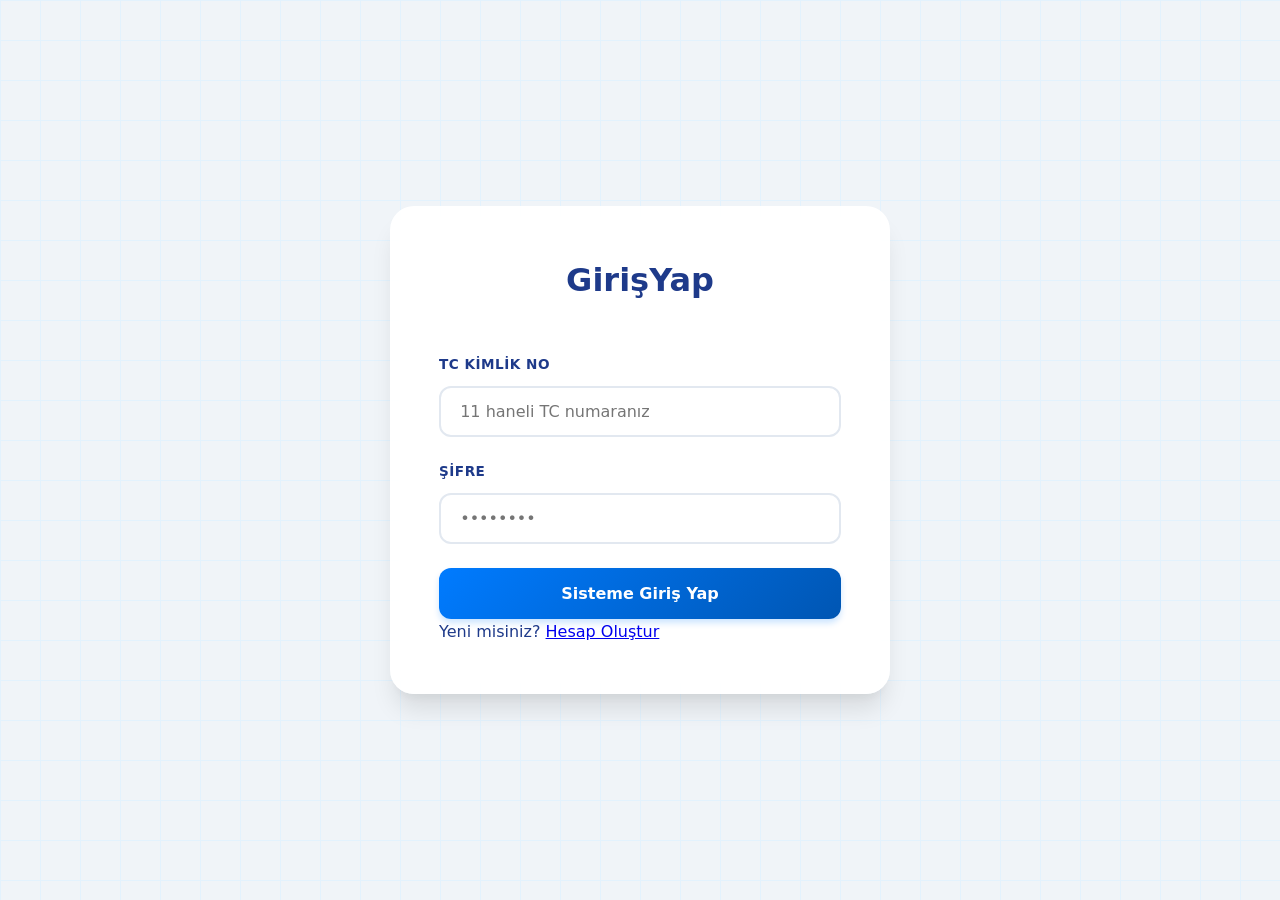
==== src/main/resources/static/index.html @ a2e00b8b "Güncelleme" ====
<!DOCTYPE html>
<html lang="tr">

<head>
    <meta charset="UTF-8">
    <title>Giriş | Sağlık Sistemi</title>
    <link rel="stylesheet" href="css/style.css">
</head>

<body>
    <div class="center-wrapper">
        <div class="auth-card">
            <div class="auth-header">
                <h1>Giriş<span>Yap</span></h1>
    
            </div>

            <div id="errorBox" class="error-box" style="display: none;"></div>

            <form id="loginForm">
                <div class="input-group">
                    <label>TC KİMLİK NO</label>
                    <input type="text" id="tckn" placeholder="11 haneli TC numaranız" maxlength="11" required>
                </div>

                <div class="input-group">
                    <label>ŞİFRE</label>
                    <input type="password" id="password" placeholder="••••••••" required>
                </div>

                <button type="submit" class="btn-primary">Sisteme Giriş Yap</button>
            </form>

            <div class="auth-footer">
                Yeni misiniz? <a href="register.html">Hesap Oluştur</a>
            </div>
        </div>
    </div>

    <script src="javascript/index.js"></script>
</body>

</html>
---- src/main/resources/static/css/style.css ----
/* Login ve Register sayfalarını ortalamak için */
.center-wrapper {
    display: flex;
    justify-content: center;
    align-items: center;
    min-height: 100vh;
    width: 100%;
}

:root {
    --primary-blue: #007bff;
    --light-blue: #e3f2fd;
    --dark-blue: #1e3a8a;
    --medical-red: #ff4757;
    --white: #ffffff;
    --text-gray: #64748b;
    --bg-pattern: #f0f4f8;
    --success-green: #10b981;
}

* {
    box-sizing: border-box;
    margin: 0;
    padding: 0;
    font-family: 'Inter', 'Segoe UI', system-ui, sans-serif;
}

body {
    background-color: var(--bg-pattern);
    /* Modern Tıbbi Izgara Deseni */
    background-image:
        linear-gradient(var(--light-blue) 1.5px, transparent 1.5px),
        linear-gradient(90deg, var(--light-blue) 1.5px, transparent 1.5px);
    background-size: 40px 40px;
    min-height: 100vh;
    color: var(--dark-blue);
    line-height: 1.6;
}

/* --- GENEL KAPSAYICILAR (LAYOUT) --- */

.container-center {
    display: flex;
    justify-content: center;
    align-items: center;
    min-height: 100vh;
    padding: 20px;
}

.dashboard-wrapper {
    width: 95%;
    max-width: 1200px;
    margin: 2rem auto;
    display: flex;
    flex-direction: column;
    gap: 2rem;
}

/* --- KART YAPILARI (CAM EFEKTİ) --- */
.auth-card,
.selection-card {
    background: rgba(255, 255, 255, 0.95);
    backdrop-filter: blur(10px);
    padding: 3rem;
    /* İç boşluğu biraz artırdık (2.5rem idi) */
    border-radius: 24px;
    box-shadow: 0 20px 25px -5px rgba(0, 0, 0, 0.1), 0 10px 10px -5px rgba(0, 0, 0, 0.04);
    border: 1px solid rgba(255, 255, 255, 0.5);
    transition: transform 0.3s ease, box-shadow 0.3s ease;

    /* GENİŞLİK AYARI */
    width: 100%;
    max-width: 500px;
    /* Burayı 420px'den 500px'e çıkardık */
}

.auth-card:hover,
.selection-card:hover {
    transform: translateY(-5px);
    box-shadow: 0 25px 30px -5px rgba(0, 0, 0, 0.12);
}

h2 {
    color: var(--dark-blue);
    text-align: center;
    margin-bottom: 0.5rem;
    font-size: 1.8rem;
    letter-spacing: -0.5px;
}

h2 span {
    color: var(--primary-blue);
}

p.subtitle {
    text-align: center;
    color: var(--text-gray);
    margin-bottom: 2rem;
    font-size: 0.9rem;
}

.auth-header {
    margin-bottom: 3rem;
    /* Bu değer tüm başlık grubunu aşağı itecektir */
    text-align: center;
}

/* --- FORM ELEMANLARI --- */

.input-group {
    margin-bottom: 1.5rem;
    position: relative;
}

label {
    display: block;
    margin-bottom: 0.6rem;
    color: var(--dark-blue);
    font-size: 0.85rem;
    font-weight: 600;
    text-transform: uppercase;
    letter-spacing: 0.5px;
}

input,
select {
    width: 100%;
    padding: 0.9rem 1.2rem;
    border: 2px solid #e2e8f0;
    border-radius: 12px;
    background: var(--white);
    font-size: 1rem;
    transition: all 0.2s ease;
    color: var(--dark-blue);
    appearance: none;
}

select {
    background-image: url("data:image/svg+xml;charset=UTF-8,%3csvg xmlns='http://www.w3.org/2000/svg' viewBox='0 0 24 24' fill='none' stroke='%231e3a8a' stroke-width='2' stroke-linecap='round' stroke-linejoin='round'%3e%3cpolyline points='6 9 12 15 18 9'%3e%3c/polyline%3e%3c/svg%3e");
    background-repeat: no-repeat;
    background-position: right 1rem center;
    background-size: 1em;
}

input:focus,
select:focus {
    outline: none;
    border-color: var(--primary-blue);
    box-shadow: 0 0 0 4px rgba(0, 123, 255, 0.1);
}

/* --- BUTONLAR --- */

button {
    width: 100%;
    padding: 1rem;
    background: linear-gradient(135deg, var(--primary-blue), #0056b3);
    color: white;
    border: none;
    border-radius: 12px;
    font-size: 1rem;
    font-weight: 700;
    cursor: pointer;
    box-shadow: 0 4px 6px rgba(0, 123, 255, 0.2);
    transition: all 0.3s ease;
    display: flex;
    justify-content: center;
    align-items: center;
    gap: 10px;
}

button:hover {
    box-shadow: 0 7px 14px rgba(0, 123, 255, 0.3);
    filter: brightness(1.1);
}

.btn-success {
    background: linear-gradient(135deg, var(--success-green), #059669);
}

.btn-danger {
    background: linear-gradient(135deg, var(--medical-red), #dc2626);
}

/* --- DASHBOARD VE NAVİGASYON --- */

.glass-nav {
    background: rgba(255, 255, 255, 0.85);
    backdrop-filter: blur(15px);
    padding: 1rem 2rem;
    border-radius: 20px;
    display: flex;
    justify-content: space-between;
    align-items: center;
    border: 1px solid rgba(255, 255, 255, 0.5);
    margin-bottom: 1rem;
}

.appointment-grid {
    display: grid;
    grid-template-columns: 1fr 1.2fr;
    gap: 2rem;
}

/* --- BİLGİ VE ÖZET KUTULARI --- */

.summary-box {
    background: linear-gradient(to bottom right, var(--white), var(--light-blue));
    border-radius: 20px;
    padding: 1.5rem;
    border-left: 5px solid var(--primary-blue);
    margin-bottom: 1.5rem;
}

.summary-item {
    display: flex;
    justify-content: space-between;
    padding: 10px 0;
    border-bottom: 1px dashed var(--text-gray);
    font-size: 0.95rem;
}

.info-note {
    display: flex;
    align-items: center;
    gap: 10px;
    font-size: 0.85rem;
    color: var(--dark-blue);
    background: rgba(0, 123, 255, 0.08);
    padding: 12px;
    border-radius: 12px;
    margin-bottom: 1rem;
}

/* --- TABLO VE ROZETLER --- */

.table-container {
    background: var(--white);
    border-radius: 24px;
    overflow: hidden;
    box-shadow: 0 4px 6px -1px rgba(0, 0, 0, 0.05);
    border: 1px solid #e2e8f0;
}

table {
    width: 100%;
    border-collapse: collapse;
}

th {
    background-color: var(--light-blue);
    padding: 1.2rem;
    color: var(--dark-blue);
    font-weight: 700;
    font-size: 0.8rem;
    text-transform: uppercase;
    text-align: left;
}

td {
    padding: 1.2rem;
    border-bottom: 1px solid #f1f5f9;
    color: var(--text-gray);
    font-size: 0.9rem;
}

tr:hover {
    background-color: #f8fafc;
}

.badge {
    padding: 6px 14px;
    border-radius: 50px;
    font-size: 0.75rem;
    font-weight: 700;
}

.badge-success {
    background: #dcfce7;
    color: #166534;
}

.badge-pending {
    background: #fef9c3;
    color: #854d0e;
}

.badge-danger {
    background: #fee2e2;
    color: #991b1b;
}

/* --- DİĞER --- */

.error-box {
    background: #fff5f5;
    color: var(--medical-red);
    padding: 1rem;
    border-radius: 12px;
    margin-bottom: 1.5rem;
    font-size: 0.85rem;
    border-left: 4px solid var(--medical-red);
}

.toggle-text {
    text-align: center;
    margin-top: 1.5rem;
    font-size: 0.9rem;
    color: var(--text-gray);
}

.toggle-text a {
    color: var(--primary-blue);
    text-decoration: none;
    font-weight: 600;
}

@media (max-width: 850px) {
    .appointment-grid {
        grid-template-columns: 1fr;
    }
}
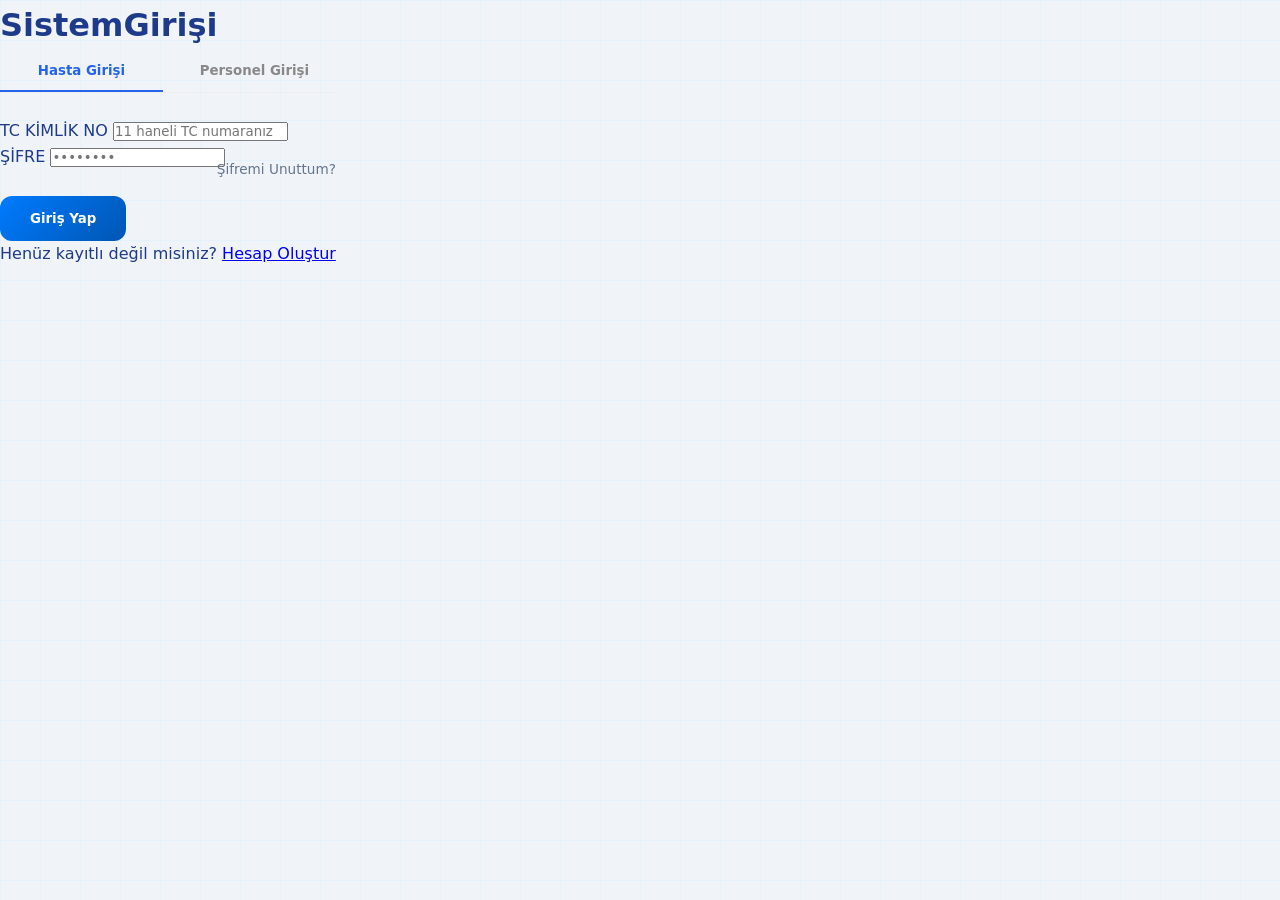
==== commit 16754cac: "Patient paneli yapıldı" ====
--- a/src/main/resources/static/index.html
+++ b/src/main/resources/static/index.html
@@ -5,22 +5,95 @@
     <meta charset="UTF-8">
     <title>Giriş | Sağlık Sistemi</title>
     <link rel="stylesheet" href="css/style.css">
+    <style>
+        /* Mevcut sekme stillerin korunuyor */
+        .auth-tabs {
+            display: flex;
+            margin-bottom: 25px;
+            border-bottom: 1px solid #eee;
+            gap: 10px;
+        }
+
+        .tab-btn {
+            flex: 1;
+            padding: 12px;
+            border: none;
+            background: none;
+            cursor: pointer;
+            font-weight: 600;
+            color: #888;
+            transition: 0.3s;
+            border-bottom: 2px solid transparent;
+        }
+
+        .tab-btn.active {
+            color: #2563eb;
+            border-bottom: 2px solid #2563eb;
+        }
+
+        /* "Şifremi Unuttum" Linki ve Modal İçin Eklemeler (CSS Bozmaz) */
+        .auth-options {
+            display: flex;
+            justify-content: flex-end;
+            margin: -10px 0 15px 0;
+        }
+
+        .forgot-link {
+            font-size: 0.85rem;
+            color: #64748b;
+            text-decoration: none;
+            cursor: pointer;
+        }
+
+        .forgot-link:hover { color: #2563eb; }
+
+        .modal-overlay {
+            display: none; /* Başlangıçta gizli */
+            position: fixed;
+            top: 0; left: 0; width: 100%; height: 100%;
+            background: rgba(0, 0, 0, 0.6);
+            z-index: 1000;
+            align-items: center;
+            justify-content: center;
+        }
+
+        .modal-content {
+            background: white;
+            padding: 30px;
+            border-radius: 15px;
+            width: 400px;
+            position: relative;
+            box-shadow: 0 20px 25px -5px rgba(0, 0, 0, 0.1);
+        }
+
+        .close-modal {
+            position: absolute;
+            right: 20px; top: 15px;
+            cursor: pointer;
+            font-size: 24px;
+            color: #94a3b8;
+        }
+    </style>
 </head>
 
 <body>
     <div class="center-wrapper">
         <div class="auth-card">
             <div class="auth-header">
-                <h1>Giriş<span>Yap</span></h1>
-    
+                <h1>Sistem<span>Girişi</span></h1>
+            </div>
+
+            <div class="auth-tabs">
+                <button type="button" class="tab-btn active" id="btnPatient" onclick="window.switchTab('PATIENT')">Hasta Girişi</button>
+                <button type="button" class="tab-btn" id="btnStaff" onclick="window.switchTab('STAFF')">Personel Girişi</button>
             </div>
 
             <div id="errorBox" class="error-box" style="display: none;"></div>
 
             <form id="loginForm">
                 <div class="input-group">
-                    <label>TC KİMLİK NO</label>
-                    <input type="text" id="tckn" placeholder="11 haneli TC numaranız" maxlength="11" required>
+                    <label id="identityLabel">TC KİMLİK NO</label>
+                    <input type="text" id="tckn" placeholder="11 haneli TC numaranız" required>
                 </div>
 
                 <div class="input-group">
@@ -28,16 +101,104 @@
                     <input type="password" id="password" placeholder="••••••••" required>
                 </div>
 
-                <button type="submit" class="btn-primary">Sisteme Giriş Yap</button>
+                <div class="auth-options">
+                    <span class="forgot-link" onclick="window.openForgotModal()">Şifremi Unuttum?</span>
+                </div>
+
+                <button type="submit" class="btn-primary">Giriş Yap</button>
             </form>
 
             <div class="auth-footer">
-                Yeni misiniz? <a href="register.html">Hesap Oluştur</a>
+                Henüz kayıtlı değil misiniz? <a href="register.html">Hesap Oluştur</a>
             </div>
         </div>
     </div>
 
+    <div id="forgotModal" class="modal-overlay">
+        <div class="modal-content">
+            <span class="close-modal" onclick="window.closeForgotModal()">&times;</span>
+            <h2 style="margin-bottom: 10px;">Şifre <span>Sıfırla</span></h2>
+            <p style="font-size: 0.9rem; color: #64748b; margin-bottom: 20px;">E-posta adresinize bir sıfırlama linki göndereceğiz.</p>
+            
+            <div class="input-group">
+                <label>E-POSTA</label>
+                <input type="email" id="forgotEmail" placeholder="mail@ornek.com">
+            </div>
+            
+            <button class="btn-primary" onclick="window.sendResetLink()" id="btnReset">Link Gönder</button>
+            <p id="forgotMsg" style="margin-top:15px; font-size:0.85rem; display:none;"></p>
+        </div>
+    </div>
+
     <script src="javascript/index.js"></script>
+    <script>
+        // Tüm fonksiyonları window'a bağladık
+        window.switchTab = function(role) {
+            const label = document.getElementById('identityLabel');
+            const input = document.getElementById('tckn');
+            const btnPatient = document.getElementById('btnPatient');
+            const btnStaff = document.getElementById('btnStaff');
+
+            if (role === 'STAFF') {
+                label.innerText = "KULLANICI ADI";
+                input.placeholder = "Doktor veya Admin kullanıcı adı";
+                input.removeAttribute('maxlength');
+                btnStaff.classList.add('active');
+                btnPatient.classList.remove('active');
+            } else {
+                label.innerText = "TC KİMLİK NO";
+                input.placeholder = "11 haneli TC numaranız";
+                input.setAttribute('maxlength', '11');
+                btnPatient.classList.add('active');
+                btnStaff.classList.remove('active');
+            }
+        };
+
+        window.openForgotModal = function() {
+            document.getElementById('forgotModal').style.display = 'flex';
+        };
+
+        window.closeForgotModal = function() {
+            document.getElementById('forgotModal').style.display = 'none';
+            document.getElementById('forgotMsg').style.display = 'none';
+        };
+
+        window.sendResetLink = async function() {
+            const email = document.getElementById('forgotEmail').value;
+            const msg = document.getElementById('forgotMsg');
+            const btn = document.getElementById('btnReset');
+
+            if (!email || !email.includes('@')) {
+                alert("Geçerli bir email girin.");
+                return;
+            }
+
+            btn.disabled = true;
+            btn.innerText = "Gönderiliyor...";
+
+            try {
+                // Senin yazdığın ForgotPasswordRequest'e gidiyor
+                const response = await fetch('http://localhost:8080/api/auth/forgot-password', {
+                    method: 'POST',
+                    headers: { 'Content-Type': 'application/json' },
+                    body: JSON.stringify({ email: email })
+                });
+
+                if (response.ok) {
+                    msg.style.color = "green";
+                    msg.innerText = "Sıfırlama linki gönderildi!";
+                } else {
+                    msg.style.color = "red";
+                    msg.innerText = "Hata oluştu, tekrar deneyin.";
+                }
+                msg.style.display = 'block';
+            } catch (err) {
+                alert("Sunucu hatası!");
+            } finally {
+                btn.disabled = false;
+                btn.innerText = "Link Gönder";
+            }
+        };
+    </script>
 </body>
-
 </html>
--- a/src/main/resources/static/css/style.css
+++ b/src/main/resources/static/css/style.css
@@ -1,12 +1,4 @@
-/* Login ve Register sayfalarını ortalamak için */
-.center-wrapper {
-    display: flex;
-    justify-content: center;
-    align-items: center;
-    min-height: 100vh;
-    width: 100%;
-}
-
+/* --- DEĞİŞKENLER VE TEMEL AYARLAR --- */
 :root {
     --primary-blue: #007bff;
     --light-blue: #e3f2fd;
@@ -16,6 +8,7 @@
     --text-gray: #64748b;
     --bg-pattern: #f0f4f8;
     --success-green: #10b981;
+    --sidebar-width: 260px;
 }
 
 * {
@@ -27,7 +20,6 @@
 
 body {
     background-color: var(--bg-pattern);
-    /* Modern Tıbbi Izgara Deseni */
     background-image:
         linear-gradient(var(--light-blue) 1.5px, transparent 1.5px),
         linear-gradient(90deg, var(--light-blue) 1.5px, transparent 1.5px);
@@ -35,211 +27,228 @@
     min-height: 100vh;
     color: var(--dark-blue);
     line-height: 1.6;
-}
-
-/* --- GENEL KAPSAYICILAR (LAYOUT) --- */
-
-.container-center {
-    display: flex;
+    display: flex; /* Sidebar yan yana durması için */
+}
+
+/* --- SIDEBAR (YAN MENÜ) --- */
+.sidebar {
+    width: var(--sidebar-width);
+    height: 100vh;
+    background: var(--dark-blue);
+    color: white;
+    position: fixed;
+    top: 0;
+    left: 0;
+    display: flex;
+    flex-direction: column;
+    z-index: 1000;
+    box-shadow: 4px 0 10px rgba(0,0,0,0.1);
+}
+
+.logo {
+    padding: 30px;
+    font-size: 24px;
+    font-weight: 800;
+    text-align: center;
+    background: rgba(0,0,0,0.2);
+    display: flex;
+    align-items: center;
+    gap: 12px;
     justify-content: center;
-    align-items: center;
+}
+
+.sidebar nav {
+    flex: 1;
+    padding-top: 20px;
+}
+
+.sidebar nav ul {
+    list-style: none;
+}
+
+.sidebar nav ul li {
+    padding: 15px 25px;
+    cursor: pointer;
+    transition: all 0.3s ease;
+    display: flex;
+    align-items: center;
+    gap: 15px;
+    font-size: 0.95rem;
+    color: rgba(255,255,255,0.8);
+}
+
+.sidebar nav ul li i {
+    width: 20px;
+    text-align: center;
+}
+
+.sidebar nav ul li:hover, 
+.sidebar nav ul li.active {
+    background: var(--primary-blue);
+    color: white;
+    padding-left: 35px;
+}
+
+.logout-item {
+    margin-top: auto;
+    border-top: 1px solid rgba(255,255,255,0.1);
+    color: #ff9ea7 !important;
+}
+
+/* --- ANA İÇERİK ALANI --- */
+.main-content {
+    margin-left: var(--sidebar-width);
+    padding: 40px;
+    width: calc(100% - var(--sidebar-width));
     min-height: 100vh;
+}
+
+.content-header {
+    display: flex;
+    justify-content: space-between;
+    align-items: center;
+    margin-bottom: 30px;
+    background: rgba(255,255,255,0.6);
     padding: 20px;
-}
-
-.dashboard-wrapper {
-    width: 95%;
-    max-width: 1200px;
-    margin: 2rem auto;
+    border-radius: 15px;
+    backdrop-filter: blur(5px);
+}
+
+.user-status {
+    display: flex;
+    align-items: center;
+    gap: 8px;
+    font-weight: 600;
+    font-size: 0.9rem;
+}
+
+.status-indicator {
+    width: 10px;
+    height: 10px;
+    background: var(--success-green);
+    border-radius: 50%;
+    box-shadow: 0 0 8px var(--success-green);
+}
+
+/* --- KARTLAR VE TAB SİSTEMİ --- */
+.tab-content {
+    display: none;
+    animation: fadeIn 0.4s ease-out;
+}
+
+.tab-content.active {
+    display: block;
+}
+
+@keyframes fadeIn {
+    from { opacity: 0; transform: translateY(10px); }
+    to { opacity: 1; transform: translateY(0); }
+}
+
+.card {
+    background: rgba(255, 255, 255, 0.95);
+    border-radius: 24px;
+    padding: 2rem;
+    box-shadow: 0 10px 25px rgba(0,0,0,0.05);
+    border: 1px solid rgba(255, 255, 255, 0.5);
+    margin-bottom: 2rem;
+}
+
+.card-header {
+    display: flex;
+    align-items: center;
+    gap: 12px;
+    margin-bottom: 25px;
+    padding-bottom: 15px;
+    border-bottom: 2px solid var(--light-blue);
+}
+
+.card-header h2 {
+    font-size: 1.4rem;
+    margin: 0;
+    color: var(--dark-blue);
+}
+
+/* --- PROFİL GRİD DÜZENİ --- */
+.profile-grid {
+    display: grid;
+    grid-template-columns: repeat(auto-fit, minmax(240px, 1fr));
+    gap: 20px;
+}
+
+.info-item {
+    background: var(--white);
+    padding: 20px;
+    border-radius: 15px;
+    border: 1px solid #e2e8f0;
     display: flex;
     flex-direction: column;
-    gap: 2rem;
-}
-
-/* --- KART YAPILARI (CAM EFEKTİ) --- */
-.auth-card,
-.selection-card {
-    background: rgba(255, 255, 255, 0.95);
-    backdrop-filter: blur(10px);
-    padding: 3rem;
-    /* İç boşluğu biraz artırdık (2.5rem idi) */
-    border-radius: 24px;
-    box-shadow: 0 20px 25px -5px rgba(0, 0, 0, 0.1), 0 10px 10px -5px rgba(0, 0, 0, 0.04);
-    border: 1px solid rgba(255, 255, 255, 0.5);
-    transition: transform 0.3s ease, box-shadow 0.3s ease;
-
-    /* GENİŞLİK AYARI */
-    width: 100%;
-    max-width: 500px;
-    /* Burayı 420px'den 500px'e çıkardık */
-}
-
-.auth-card:hover,
-.selection-card:hover {
-    transform: translateY(-5px);
-    box-shadow: 0 25px 30px -5px rgba(0, 0, 0, 0.12);
-}
-
-h2 {
-    color: var(--dark-blue);
-    text-align: center;
-    margin-bottom: 0.5rem;
-    font-size: 1.8rem;
-    letter-spacing: -0.5px;
-}
-
-h2 span {
-    color: var(--primary-blue);
-}
-
-p.subtitle {
-    text-align: center;
+    gap: 5px;
+    transition: all 0.3s ease;
+}
+
+.info-item:hover {
+    border-color: var(--primary-blue);
+    transform: translateY(-3px);
+}
+
+.info-item strong {
     color: var(--text-gray);
-    margin-bottom: 2rem;
-    font-size: 0.9rem;
-}
-
-.auth-header {
-    margin-bottom: 3rem;
-    /* Bu değer tüm başlık grubunu aşağı itecektir */
-    text-align: center;
-}
-
-/* --- FORM ELEMANLARI --- */
-
-.input-group {
-    margin-bottom: 1.5rem;
-    position: relative;
-}
-
-label {
-    display: block;
-    margin-bottom: 0.6rem;
-    color: var(--dark-blue);
-    font-size: 0.85rem;
-    font-weight: 600;
+    font-size: 0.75rem;
     text-transform: uppercase;
     letter-spacing: 0.5px;
 }
 
-input,
-select {
-    width: 100%;
-    padding: 0.9rem 1.2rem;
+.info-item span {
+    color: var(--dark-blue);
+    font-weight: 700;
+    font-size: 1.1rem;
+}
+
+/* --- SLOT FORMU --- */
+.slot-creation-form .form-row {
+    display: grid;
+    grid-template-columns: 1fr 1fr;
+    gap: 20px;
+    margin-bottom: 20px;
+}
+
+.form-group {
+    display: flex;
+    flex-direction: column;
+    gap: 8px;
+}
+
+.form-group label {
+    font-size: 0.85rem;
+    font-weight: 700;
+    color: var(--text-gray);
+}
+
+input[type="datetime-local"] {
+    padding: 12px;
     border: 2px solid #e2e8f0;
     border-radius: 12px;
-    background: var(--white);
     font-size: 1rem;
-    transition: all 0.2s ease;
-    color: var(--dark-blue);
-    appearance: none;
-}
-
-select {
-    background-image: url("data:image/svg+xml;charset=UTF-8,%3csvg xmlns='http://www.w3.org/2000/svg' viewBox='0 0 24 24' fill='none' stroke='%231e3a8a' stroke-width='2' stroke-linecap='round' stroke-linejoin='round'%3e%3cpolyline points='6 9 12 15 18 9'%3e%3c/polyline%3e%3c/svg%3e");
-    background-repeat: no-repeat;
-    background-position: right 1rem center;
-    background-size: 1em;
-}
-
-input:focus,
-select:focus {
-    outline: none;
-    border-color: var(--primary-blue);
-    box-shadow: 0 0 0 4px rgba(0, 123, 255, 0.1);
-}
-
-/* --- BUTONLAR --- */
-
-button {
-    width: 100%;
-    padding: 1rem;
+}
+
+.btn-primary {
     background: linear-gradient(135deg, var(--primary-blue), #0056b3);
     color: white;
+    padding: 15px 30px;
     border: none;
     border-radius: 12px;
-    font-size: 1rem;
     font-weight: 700;
     cursor: pointer;
-    box-shadow: 0 4px 6px rgba(0, 123, 255, 0.2);
-    transition: all 0.3s ease;
-    display: flex;
-    justify-content: center;
+    display: flex;
     align-items: center;
     gap: 10px;
-}
-
-button:hover {
-    box-shadow: 0 7px 14px rgba(0, 123, 255, 0.3);
-    filter: brightness(1.1);
-}
-
-.btn-success {
-    background: linear-gradient(135deg, var(--success-green), #059669);
-}
-
-.btn-danger {
-    background: linear-gradient(135deg, var(--medical-red), #dc2626);
-}
-
-/* --- DASHBOARD VE NAVİGASYON --- */
-
-.glass-nav {
-    background: rgba(255, 255, 255, 0.85);
-    backdrop-filter: blur(15px);
-    padding: 1rem 2rem;
-    border-radius: 20px;
-    display: flex;
-    justify-content: space-between;
-    align-items: center;
-    border: 1px solid rgba(255, 255, 255, 0.5);
-    margin-bottom: 1rem;
-}
-
-.appointment-grid {
-    display: grid;
-    grid-template-columns: 1fr 1.2fr;
-    gap: 2rem;
-}
-
-/* --- BİLGİ VE ÖZET KUTULARI --- */
-
-.summary-box {
-    background: linear-gradient(to bottom right, var(--white), var(--light-blue));
-    border-radius: 20px;
-    padding: 1.5rem;
-    border-left: 5px solid var(--primary-blue);
-    margin-bottom: 1.5rem;
-}
-
-.summary-item {
-    display: flex;
-    justify-content: space-between;
-    padding: 10px 0;
-    border-bottom: 1px dashed var(--text-gray);
-    font-size: 0.95rem;
-}
-
-.info-note {
-    display: flex;
-    align-items: center;
-    gap: 10px;
-    font-size: 0.85rem;
-    color: var(--dark-blue);
-    background: rgba(0, 123, 255, 0.08);
-    padding: 12px;
-    border-radius: 12px;
-    margin-bottom: 1rem;
-}
-
-/* --- TABLO VE ROZETLER --- */
-
+    width: fit-content;
+}
+
+/* --- TABLO VE DURUMLAR --- */
 .table-container {
-    background: var(--white);
-    border-radius: 24px;
-    overflow: hidden;
-    box-shadow: 0 4px 6px -1px rgba(0, 0, 0, 0.05);
-    border: 1px solid #e2e8f0;
+    overflow-x: auto;
 }
 
 table {
@@ -248,75 +257,52 @@
 }
 
 th {
-    background-color: var(--light-blue);
-    padding: 1.2rem;
-    color: var(--dark-blue);
-    font-weight: 700;
+    text-align: left;
+    padding: 15px;
+    background: var(--light-blue);
     font-size: 0.8rem;
     text-transform: uppercase;
-    text-align: left;
 }
 
 td {
-    padding: 1.2rem;
-    border-bottom: 1px solid #f1f5f9;
-    color: var(--text-gray);
-    font-size: 0.9rem;
-}
-
-tr:hover {
-    background-color: #f8fafc;
-}
-
-.badge {
-    padding: 6px 14px;
-    border-radius: 50px;
+    padding: 15px;
+    border-bottom: 1px solid #edf2f7;
+}
+
+.status-badge {
+    padding: 6px 12px;
+    border-radius: 20px;
     font-size: 0.75rem;
     font-weight: 700;
 }
 
-.badge-success {
-    background: #dcfce7;
-    color: #166534;
-}
-
-.badge-pending {
-    background: #fef9c3;
-    color: #854d0e;
-}
-
-.badge-danger {
-    background: #fee2e2;
-    color: #991b1b;
-}
-
-/* --- DİĞER --- */
-
-.error-box {
+.status-available { background: #dcfce7; color: #166534; }
+.status-reserved { background: #ebf8ff; color: #3182ce; }
+.status-cancelled { background: #fee2e2; color: #991b1b; }
+
+.btn-cancel {
     background: #fff5f5;
     color: var(--medical-red);
-    padding: 1rem;
-    border-radius: 12px;
-    margin-bottom: 1.5rem;
-    font-size: 0.85rem;
-    border-left: 4px solid var(--medical-red);
-}
-
-.toggle-text {
-    text-align: center;
-    margin-top: 1.5rem;
-    font-size: 0.9rem;
-    color: var(--text-gray);
-}
-
-.toggle-text a {
-    color: var(--primary-blue);
-    text-decoration: none;
+    border: 1px solid var(--medical-red);
+    padding: 6px 12px;
+    border-radius: 8px;
+    cursor: pointer;
     font-weight: 600;
-}
-
-@media (max-width: 850px) {
-    .appointment-grid {
-        grid-template-columns: 1fr;
-    }
+    transition: all 0.2s;
+}
+
+.btn-cancel:hover {
+    background: var(--medical-red);
+    color: white;
+}
+
+/* --- RESPONSIVE --- */
+@media (max-width: 992px) {
+    :root { --sidebar-width: 80px; }
+    .sidebar .logo span, .sidebar nav ul li span { display: none; }
+    .sidebar nav ul li { justify-content: center; padding: 20px; }
+}
+
+@media (max-width: 768px) {
+    .slot-creation-form .form-row { grid-template-columns: 1fr; }
 }
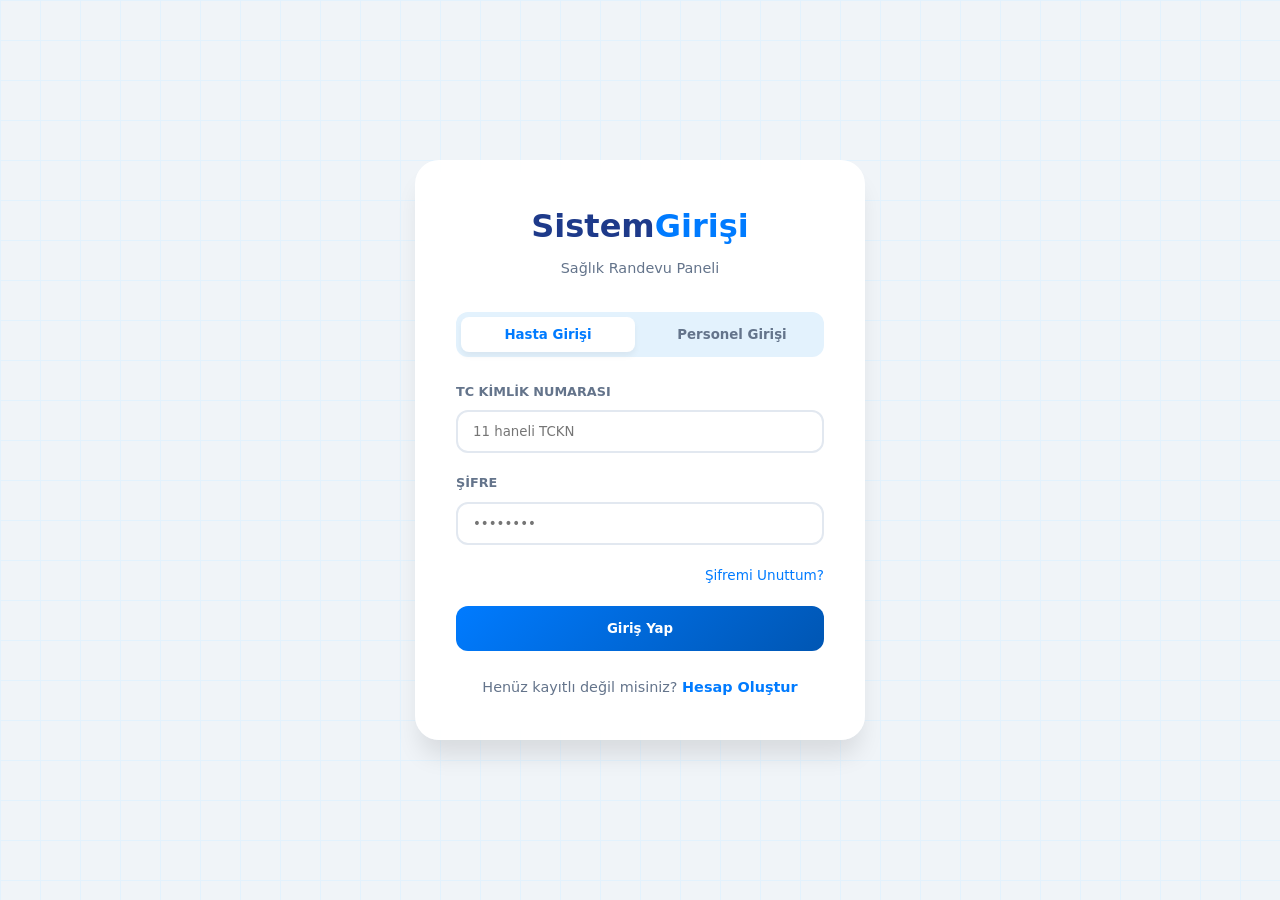
==== commit ce92451b: "sistem arayüzü güncellendi" ====
--- a/src/main/resources/static/index.html
+++ b/src/main/resources/static/index.html
@@ -3,202 +3,236 @@
 
 <head>
     <meta charset="UTF-8">
+    <meta name="viewport" content="width=device-width, initial-scale=1.0">
     <title>Giriş | Sağlık Sistemi</title>
+    <!-- Paylaştığın CSS dosyası -->
     <link rel="stylesheet" href="css/style.css">
     <style>
-        /* Mevcut sekme stillerin korunuyor */
+        /* Giriş sayfasına özel ek merkezleme */
+        body {
+            display: flex;
+            justify-content: center;
+            align-items: center;
+            padding: 20px;
+        }
+
+        .auth-card {
+            background: rgba(255, 255, 255, 0.95);
+            backdrop-filter: blur(10px);
+            padding: 2.5rem;
+            border-radius: 24px;
+            width: 100%;
+            max-width: 450px;
+            box-shadow: 0 20px 25px -5px rgba(0, 0, 0, 0.1);
+            border: 1px solid rgba(255, 255, 255, 0.5);
+        }
+
+        .auth-header {
+            text-align: center;
+            margin-bottom: 2rem;
+        }
+
+        .auth-header h1 span {
+            color: var(--primary-blue);
+        }
+
         .auth-tabs {
             display: flex;
+            gap: 10px;
             margin-bottom: 25px;
-            border-bottom: 1px solid #eee;
-            gap: 10px;
+            background: var(--light-blue);
+            padding: 5px;
+            border-radius: 12px;
         }
 
         .tab-btn {
             flex: 1;
-            padding: 12px;
+            padding: 10px;
             border: none;
-            background: none;
+            border-radius: 8px;
             cursor: pointer;
             font-weight: 600;
-            color: #888;
-            transition: 0.3s;
-            border-bottom: 2px solid transparent;
+            transition: all 0.3s;
+            background: transparent;
+            color: var(--text-gray);
         }
 
         .tab-btn.active {
-            color: #2563eb;
-            border-bottom: 2px solid #2563eb;
-        }
-
-        /* "Şifremi Unuttum" Linki ve Modal İçin Eklemeler (CSS Bozmaz) */
+            background: var(--white);
+            color: var(--primary-blue);
+            box-shadow: 0 4px 6px rgba(0, 0, 0, 0.05);
+        }
+
+        .input-group {
+            margin-bottom: 20px;
+        }
+
+        .input-group label {
+            display: block;
+            font-size: 0.8rem;
+            font-weight: 700;
+            color: var(--text-gray);
+            margin-bottom: 8px;
+            text-transform: uppercase;
+        }
+
+        .input-group input {
+            width: 100%;
+            padding: 12px 15px;
+            border: 2px solid #e2e8f0;
+            border-radius: 12px;
+            outline: none;
+            transition: border-color 0.3s;
+        }
+
+        .input-group input:focus {
+            border-color: var(--primary-blue);
+        }
+
+        .error-box {
+            background: #fee2e2;
+            color: #991b1b;
+            padding: 12px;
+            border-radius: 10px;
+            margin-bottom: 20px;
+            font-size: 0.85rem;
+            display: none;
+            /* JS tarafından açılacak */
+            border: 1px solid #fecaca;
+            line-height: 1.4;
+        }
+
         .auth-options {
             display: flex;
             justify-content: flex-end;
-            margin: -10px 0 15px 0;
+            margin-bottom: 20px;
         }
 
         .forgot-link {
             font-size: 0.85rem;
-            color: #64748b;
+            color: var(--primary-blue);
+            cursor: pointer;
+            transition: all 0.2s;
+        }
+
+        .auth-footer {
+            text-align: center;
+            margin-top: 25px;
+            font-size: 0.9rem;
+            color: var(--text-gray);
+        }
+
+        .auth-footer a {
+            color: var(--primary-blue);
             text-decoration: none;
-            cursor: pointer;
-        }
-
-        .forgot-link:hover { color: #2563eb; }
-
+            font-weight: 700;
+        }
+
+        /* Modal Stilleri */
         .modal-overlay {
-            display: none; /* Başlangıçta gizli */
+            display: none;
             position: fixed;
-            top: 0; left: 0; width: 100%; height: 100%;
+            top: 0;
+            left: 0;
+            width: 100%;
+            height: 100%;
             background: rgba(0, 0, 0, 0.6);
-            z-index: 1000;
+            backdrop-filter: blur(4px);
+            z-index: 2000;
+            justify-content: center;
             align-items: center;
-            justify-content: center;
         }
 
         .modal-content {
             background: white;
             padding: 30px;
-            border-radius: 15px;
-            width: 400px;
+            border-radius: 20px;
+            width: 90%;
+            max-width: 400px;
             position: relative;
-            box-shadow: 0 20px 25px -5px rgba(0, 0, 0, 0.1);
+            animation: fadeIn 0.3s ease-out;
         }
 
         .close-modal {
             position: absolute;
-            right: 20px; top: 15px;
+            right: 20px;
+            top: 15px;
+            font-size: 24px;
             cursor: pointer;
-            font-size: 24px;
-            color: #94a3b8;
+            color: var(--text-gray);
         }
     </style>
 </head>
 
 <body>
-    <div class="center-wrapper">
-        <div class="auth-card">
-            <div class="auth-header">
-                <h1>Sistem<span>Girişi</span></h1>
-            </div>
-
-            <div class="auth-tabs">
-                <button type="button" class="tab-btn active" id="btnPatient" onclick="window.switchTab('PATIENT')">Hasta Girişi</button>
-                <button type="button" class="tab-btn" id="btnStaff" onclick="window.switchTab('STAFF')">Personel Girişi</button>
-            </div>
-
-            <div id="errorBox" class="error-box" style="display: none;"></div>
-
-            <form id="loginForm">
-                <div class="input-group">
-                    <label id="identityLabel">TC KİMLİK NO</label>
-                    <input type="text" id="tckn" placeholder="11 haneli TC numaranız" required>
-                </div>
-
-                <div class="input-group">
-                    <label>ŞİFRE</label>
-                    <input type="password" id="password" placeholder="••••••••" required>
-                </div>
-
-                <div class="auth-options">
-                    <span class="forgot-link" onclick="window.openForgotModal()">Şifremi Unuttum?</span>
-                </div>
-
-                <button type="submit" class="btn-primary">Giriş Yap</button>
-            </form>
-
-            <div class="auth-footer">
-                Henüz kayıtlı değil misiniz? <a href="register.html">Hesap Oluştur</a>
-            </div>
+
+    <div class="auth-card">
+        <div class="auth-header">
+            <h1>Sistem<span>Girişi</span></h1>
+            <p style="color: var(--text-gray); font-size: 0.9rem; margin-top: 5px;">Sağlık Randevu Paneli</p>
+        </div>
+
+        <!-- JS switchTab fonksiyonu ile uyumlu tablar -->
+        <div class="auth-tabs">
+            <button type="button" class="tab-btn active" id="btnPatient"
+                onclick="switchTab('PATIENT'); this.classList.add('active'); document.getElementById('btnStaff').classList.remove('active')">Hasta
+                Girişi</button>
+            <button type="button" class="tab-btn" id="btnStaff"
+                onclick="switchTab('STAFF'); this.classList.add('active'); document.getElementById('btnPatient').classList.remove('active')">Personel
+                Girişi</button>
+        </div>
+
+        <!-- Hata Mesaj Alanı -->
+        <div id="errorBox" class="error-box"></div>
+
+        <form id="loginForm">
+            <div class="input-group">
+                <label for="tckn">TC Kimlik Numarası</label>
+                <input type="text" id="tckn" name="tckn" placeholder="11 haneli TCKN" required maxlength="11">
+            </div>
+
+            <div class="input-group">
+                <label for="password">Şifre</label>
+                <input type="password" id="password" name="password" placeholder="••••••••" required>
+            </div>
+
+            <div class="auth-options">
+                <span class="forgot-link" onclick="openForgotModal()">Şifremi Unuttum?</span>
+            </div>
+
+            <button type="submit" class="btn-primary" style="width: 100%; justify-content: center;">Giriş Yap</button>
+        </form>
+
+        <div class="auth-footer">
+            Henüz kayıtlı değil misiniz? <a href="register.html">Hesap Oluştur</a>
         </div>
     </div>
 
+    <!-- Şifremi Unuttum Modalı -->
     <div id="forgotModal" class="modal-overlay">
         <div class="modal-content">
-            <span class="close-modal" onclick="window.closeForgotModal()">&times;</span>
-            <h2 style="margin-bottom: 10px;">Şifre <span>Sıfırla</span></h2>
-            <p style="font-size: 0.9rem; color: #64748b; margin-bottom: 20px;">E-posta adresinize bir sıfırlama linki göndereceğiz.</p>
-            
+            <span class="close-modal" onclick="closeForgotModal()">&times;</span>
+            <h2 style="margin-bottom: 10px; color: var(--dark-blue);">Şifre <span>Sıfırla</span></h2>
+            <p style="font-size: 0.85rem; color: var(--text-gray); margin-bottom: 20px;">
+                E-posta adresinize bir sıfırlama bağlantısı gönderilecektir.
+            </p>
+
             <div class="input-group">
-                <label>E-POSTA</label>
-                <input type="email" id="forgotEmail" placeholder="mail@ornek.com">
-            </div>
-            
-            <button class="btn-primary" onclick="window.sendResetLink()" id="btnReset">Link Gönder</button>
-            <p id="forgotMsg" style="margin-top:15px; font-size:0.85rem; display:none;"></p>
+                <label>E-POSTA ADRESİ</label>
+                <input type="email" id="forgotEmail" placeholder="ornek@mail.com">
+            </div>
+
+            <div id="forgotMessage"
+                style="display: none; padding: 10px; border-radius: 8px; margin-bottom: 15px; font-size: 0.85rem;">
+            </div>
+
+            <button type="button" class="btn-primary" id="btnReset" onclick="sendResetLink()"
+                style="width: 100%; justify-content: center;">Link Gönder</button>
         </div>
     </div>
 
+    <!-- Harici JS dosyanı en sona ekle -->
     <script src="javascript/index.js"></script>
-    <script>
-        // Tüm fonksiyonları window'a bağladık
-        window.switchTab = function(role) {
-            const label = document.getElementById('identityLabel');
-            const input = document.getElementById('tckn');
-            const btnPatient = document.getElementById('btnPatient');
-            const btnStaff = document.getElementById('btnStaff');
-
-            if (role === 'STAFF') {
-                label.innerText = "KULLANICI ADI";
-                input.placeholder = "Doktor veya Admin kullanıcı adı";
-                input.removeAttribute('maxlength');
-                btnStaff.classList.add('active');
-                btnPatient.classList.remove('active');
-            } else {
-                label.innerText = "TC KİMLİK NO";
-                input.placeholder = "11 haneli TC numaranız";
-                input.setAttribute('maxlength', '11');
-                btnPatient.classList.add('active');
-                btnStaff.classList.remove('active');
-            }
-        };
-
-        window.openForgotModal = function() {
-            document.getElementById('forgotModal').style.display = 'flex';
-        };
-
-        window.closeForgotModal = function() {
-            document.getElementById('forgotModal').style.display = 'none';
-            document.getElementById('forgotMsg').style.display = 'none';
-        };
-
-        window.sendResetLink = async function() {
-            const email = document.getElementById('forgotEmail').value;
-            const msg = document.getElementById('forgotMsg');
-            const btn = document.getElementById('btnReset');
-
-            if (!email || !email.includes('@')) {
-                alert("Geçerli bir email girin.");
-                return;
-            }
-
-            btn.disabled = true;
-            btn.innerText = "Gönderiliyor...";
-
-            try {
-                // Senin yazdığın ForgotPasswordRequest'e gidiyor
-                const response = await fetch('http://localhost:8080/api/auth/forgot-password', {
-                    method: 'POST',
-                    headers: { 'Content-Type': 'application/json' },
-                    body: JSON.stringify({ email: email })
-                });
-
-                if (response.ok) {
-                    msg.style.color = "green";
-                    msg.innerText = "Sıfırlama linki gönderildi!";
-                } else {
-                    msg.style.color = "red";
-                    msg.innerText = "Hata oluştu, tekrar deneyin.";
-                }
-                msg.style.display = 'block';
-            } catch (err) {
-                alert("Sunucu hatası!");
-            } finally {
-                btn.disabled = false;
-                btn.innerText = "Link Gönder";
-            }
-        };
-    </script>
 </body>
+
 </html>
--- a/src/main/resources/static/css/style.css
+++ b/src/main/resources/static/css/style.css
@@ -27,7 +27,8 @@
     min-height: 100vh;
     color: var(--dark-blue);
     line-height: 1.6;
-    display: flex; /* Sidebar yan yana durması için */
+    display: flex;
+    /* Sidebar yan yana durması için */
 }
 
 /* --- SIDEBAR (YAN MENÜ) --- */
@@ -42,7 +43,7 @@
     display: flex;
     flex-direction: column;
     z-index: 1000;
-    box-shadow: 4px 0 10px rgba(0,0,0,0.1);
+    box-shadow: 4px 0 10px rgba(0, 0, 0, 0.1);
 }
 
 .logo {
@@ -50,7 +51,7 @@
     font-size: 24px;
     font-weight: 800;
     text-align: center;
-    background: rgba(0,0,0,0.2);
+    background: rgba(0, 0, 0, 0.2);
     display: flex;
     align-items: center;
     gap: 12px;
@@ -74,7 +75,7 @@
     align-items: center;
     gap: 15px;
     font-size: 0.95rem;
-    color: rgba(255,255,255,0.8);
+    color: rgba(255, 255, 255, 0.8);
 }
 
 .sidebar nav ul li i {
@@ -82,7 +83,7 @@
     text-align: center;
 }
 
-.sidebar nav ul li:hover, 
+.sidebar nav ul li:hover,
 .sidebar nav ul li.active {
     background: var(--primary-blue);
     color: white;
@@ -91,7 +92,7 @@
 
 .logout-item {
     margin-top: auto;
-    border-top: 1px solid rgba(255,255,255,0.1);
+    border-top: 1px solid rgba(255, 255, 255, 0.1);
     color: #ff9ea7 !important;
 }
 
@@ -108,7 +109,7 @@
     justify-content: space-between;
     align-items: center;
     margin-bottom: 30px;
-    background: rgba(255,255,255,0.6);
+    background: rgba(255, 255, 255, 0.6);
     padding: 20px;
     border-radius: 15px;
     backdrop-filter: blur(5px);
@@ -141,15 +142,22 @@
 }
 
 @keyframes fadeIn {
-    from { opacity: 0; transform: translateY(10px); }
-    to { opacity: 1; transform: translateY(0); }
+    from {
+        opacity: 0;
+        transform: translateY(10px);
+    }
+
+    to {
+        opacity: 1;
+        transform: translateY(0);
+    }
 }
 
 .card {
     background: rgba(255, 255, 255, 0.95);
     border-radius: 24px;
     padding: 2rem;
-    box-shadow: 0 10px 25px rgba(0,0,0,0.05);
+    box-shadow: 0 10px 25px rgba(0, 0, 0, 0.05);
     border: 1px solid rgba(255, 255, 255, 0.5);
     margin-bottom: 2rem;
 }
@@ -276,9 +284,20 @@
     font-weight: 700;
 }
 
-.status-available { background: #dcfce7; color: #166534; }
-.status-reserved { background: #ebf8ff; color: #3182ce; }
-.status-cancelled { background: #fee2e2; color: #991b1b; }
+.status-available {
+    background: #dcfce7;
+    color: #166534;
+}
+
+.status-reserved {
+    background: #ebf8ff;
+    color: #3182ce;
+}
+
+.status-cancelled {
+    background: #fee2e2;
+    color: #991b1b;
+}
 
 .btn-cancel {
     background: #fff5f5;
@@ -298,11 +317,102 @@
 
 /* --- RESPONSIVE --- */
 @media (max-width: 992px) {
-    :root { --sidebar-width: 80px; }
-    .sidebar .logo span, .sidebar nav ul li span { display: none; }
-    .sidebar nav ul li { justify-content: center; padding: 20px; }
+    :root {
+        --sidebar-width: 80px;
+    }
+
+    .sidebar .logo span,
+    .sidebar nav ul li span {
+        display: none;
+    }
+
+    .sidebar nav ul li {
+        justify-content: center;
+        padding: 20px;
+    }
 }
 
 @media (max-width: 768px) {
-    .slot-creation-form .form-row { grid-template-columns: 1fr; }
+    .slot-creation-form .form-row {
+        grid-template-columns: 1fr;
+    }
+}
+
+/* --- MODERN AYARLAR VE INPUT DÜZENİ --- */
+.settings-wrapper {
+    display: grid;
+    grid-template-columns: repeat(auto-fit, minmax(320px, 1fr));
+    gap: 25px;
+    margin-top: 20px;
+}
+
+.settings-card {
+    background: #ffffff;
+    border-radius: 20px;
+    padding: 30px;
+    box-shadow: 0 10px 25px rgba(0, 0, 0, 0.05);
+    border: 1px solid #e2e8f0;
+    display: flex;
+    flex-direction: column;
+}
+
+.settings-card h3 {
+    margin-bottom: 25px;
+    color: var(--dark-blue);
+    font-size: 1.2rem;
+    display: flex;
+    align-items: center;
+    gap: 10px;
+    border-bottom: 2px solid var(--light-blue);
+    padding-bottom: 15px;
+}
+
+.input-field-group {
+    margin-bottom: 18px;
+    width: 100%;
+}
+
+.input-field-group label {
+    display: block;
+    font-size: 0.85rem;
+    font-weight: 600;
+    color: var(--text-gray);
+    margin-bottom: 8px;
+}
+
+.input-field-group input {
+    width: 100%;
+    /* Kutunun tamamını kaplar */
+    padding: 12px 16px;
+    border: 2px solid #e2e8f0;
+    border-radius: 12px;
+    font-size: 1rem;
+    transition: all 0.3s ease;
+    background: #f8fafc;
+}
+
+.input-field-group input:focus {
+    outline: none;
+    border-color: var(--primary-blue);
+    background: #ffffff;
+    box-shadow: 0 0 0 4px rgba(0, 123, 255, 0.1);
+}
+
+.btn-update {
+    width: 100%;
+    padding: 14px;
+    background: var(--primary-blue);
+    color: white;
+    border: none;
+    border-radius: 12px;
+    font-weight: 700;
+    cursor: pointer;
+    transition: all 0.3s ease;
+    margin-top: auto;
+    /* Butonu her zaman en alta iter */
+}
+
+.btn-update:hover {
+    background: var(--dark-blue);
+    transform: translateY(-2px);
 }
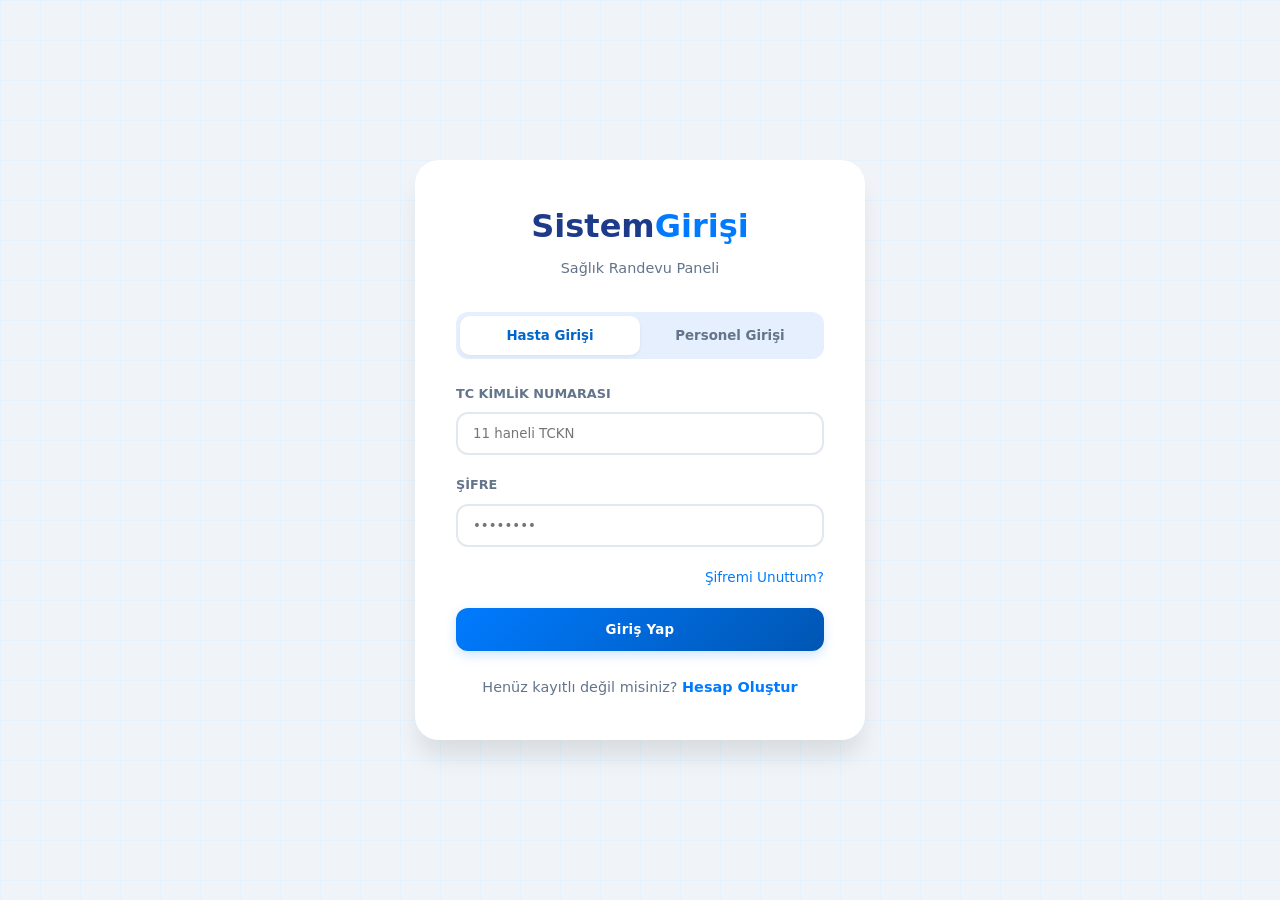
==== commit c5bf89b7: "Frontend güncellemeleri yapıldı" ====
--- a/src/main/resources/static/index.html
+++ b/src/main/resources/static/index.html
@@ -5,7 +5,7 @@
     <meta charset="UTF-8">
     <meta name="viewport" content="width=device-width, initial-scale=1.0">
     <title>Giriş | Sağlık Sistemi</title>
-    <!-- Paylaştığın CSS dosyası -->
+    <link rel="icon" href="https://api.iconify.design/fa6-solid:heart-pulse.svg?color=%23e11d48" type="image/svg+xml">
     <link rel="stylesheet" href="css/style.css">
     <style>
         /* Giriş sayfasına özel ek merkezleme */
@@ -38,29 +38,30 @@
 
         .auth-tabs {
             display: flex;
-            gap: 10px;
+            background: #e6effd;
+            padding: 4px;
+            border-radius: 12px;
             margin-bottom: 25px;
-            background: var(--light-blue);
-            padding: 5px;
-            border-radius: 12px;
         }
 
         .tab-btn {
             flex: 1;
-            padding: 10px;
+            padding: 12px;
             border: none;
-            border-radius: 8px;
+            border-radius: 10px;
             cursor: pointer;
             font-weight: 600;
-            transition: all 0.3s;
+            transition: all 0.2s ease;
             background: transparent;
-            color: var(--text-gray);
-        }
+            color: #64748b;
+            /* Pasif yazı rengi */
+        }
+
 
         .tab-btn.active {
-            background: var(--white);
-            color: var(--primary-blue);
-            box-shadow: 0 4px 6px rgba(0, 0, 0, 0.05);
+            background: #ffffff;
+            color: #0066cc;
+            box-shadow: 0 2px 4px rgba(0, 0, 0, 0.05);
         }
 
         .input-group {
@@ -172,14 +173,10 @@
             <p style="color: var(--text-gray); font-size: 0.9rem; margin-top: 5px;">Sağlık Randevu Paneli</p>
         </div>
 
-        <!-- JS switchTab fonksiyonu ile uyumlu tablar -->
         <div class="auth-tabs">
-            <button type="button" class="tab-btn active" id="btnPatient"
-                onclick="switchTab('PATIENT'); this.classList.add('active'); document.getElementById('btnStaff').classList.remove('active')">Hasta
+            <button type="button" class="tab-btn active" id="btnPatient" onclick="switchTab('PATIENT')">Hasta
                 Girişi</button>
-            <button type="button" class="tab-btn" id="btnStaff"
-                onclick="switchTab('STAFF'); this.classList.add('active'); document.getElementById('btnPatient').classList.remove('active')">Personel
-                Girişi</button>
+            <button type="button" class="tab-btn" id="btnStaff" onclick="switchTab('STAFF')">Personel Girişi</button>
         </div>
 
         <!-- Hata Mesaj Alanı -->
@@ -187,10 +184,9 @@
 
         <form id="loginForm">
             <div class="input-group">
-                <label for="tckn">TC Kimlik Numarası</label>
-                <input type="text" id="tckn" name="tckn" placeholder="11 haneli TCKN" required maxlength="11">
-            </div>
-
+                <label id="usernameLabel" for="tckn">TC KİMLİK NUMARASI</label>
+                <input type="text" id="tckn" name="tckn" placeholder="11 haneli TCKN" required>
+            </div>
             <div class="input-group">
                 <label for="password">Şifre</label>
                 <input type="password" id="password" name="password" placeholder="••••••••" required>
@@ -231,7 +227,6 @@
         </div>
     </div>
 
-    <!-- Harici JS dosyanı en sona ekle -->
     <script src="javascript/index.js"></script>
 </body>
 
--- a/src/main/resources/static/css/style.css
+++ b/src/main/resources/static/css/style.css
@@ -28,10 +28,9 @@
     color: var(--dark-blue);
     line-height: 1.6;
     display: flex;
-    /* Sidebar yan yana durması için */
-}
-
-/* --- SIDEBAR (YAN MENÜ) --- */
+
+}
+
 .sidebar {
     width: var(--sidebar-width);
     height: 100vh;
@@ -44,6 +43,17 @@
     flex-direction: column;
     z-index: 1000;
     box-shadow: 4px 0 10px rgba(0, 0, 0, 0.1);
+    overflow-y: auto;
+    overflow-x: hidden;
+}
+
+.sidebar::-webkit-scrollbar {
+    width: 6px;
+}
+
+.sidebar::-webkit-scrollbar-thumb {
+    background: rgba(255, 255, 255, 0.2);
+    border-radius: 10px;
 }
 
 .logo {
@@ -131,7 +141,7 @@
     box-shadow: 0 0 8px var(--success-green);
 }
 
-/* --- KARTLAR VE TAB SİSTEMİ --- */
+/* --- SECTION SİSTEMİ --- */
 .tab-content {
     display: none;
     animation: fadeIn 0.4s ease-out;
@@ -382,7 +392,6 @@
 
 .input-field-group input {
     width: 100%;
-    /* Kutunun tamamını kaplar */
     padding: 12px 16px;
     border: 2px solid #e2e8f0;
     border-radius: 12px;
@@ -409,10 +418,163 @@
     cursor: pointer;
     transition: all 0.3s ease;
     margin-top: auto;
-    /* Butonu her zaman en alta iter */
+
 }
 
 .btn-update:hover {
     background: var(--dark-blue);
     transform: translateY(-2px);
+}
+
+
+.filter-group {
+    display: flex;
+    background: #f1f5f9;
+    padding: 5px;
+    border-radius: 12px;
+    gap: 5px;
+    width: fit-content;
+}
+
+.filter-btn {
+    border: 1px solid #cbd5e1;
+    background: #ffffff;
+    padding: 6px 15px;
+    border-radius: 8px;
+    cursor: pointer;
+    font-weight: 600;
+    font-size: 0.9rem;
+    color: var(--dark-blue);
+    transition: all 0.2s ease;
+}
+
+.filter-btn:hover {
+    background: #f8fafc;
+    border-color: var(--primary-blue);
+}
+
+.filter-btn.active-filter {
+    background: var(--primary-blue);
+    color: white;
+    border-color: var(--primary-blue);
+    box-shadow: 0 2px 4px rgba(0, 0, 0, 0.1);
+}
+
+.sidebar-user-info {
+    padding: 20px;
+    text-align: center;
+    border-bottom: 1px solid rgba(255, 255, 255, 0.1);
+}
+
+.avatar-circle {
+    width: 65px;
+    height: 65px;
+    background: var(--primary-blue);
+    border-radius: 50%;
+    margin: 0 auto 12px;
+    display: flex;
+    align-items: center;
+    justify-content: center;
+    font-size: 1.5rem;
+    font-weight: bold;
+    border: 3px solid rgba(255, 255, 255, 0.1);
+}
+
+
+
+/* Profil Bilgi Kutusu (TC ve Yetki alanı) */
+.profile-info-box {
+    background: #f8fafc !important;
+    border-radius: 16px !important;
+    border: 1px solid #e2e8f0;
+    padding: 22px;
+    margin-bottom: 25px;
+    transition: all 0.3s ease;
+}
+
+
+.form-input,
+.input-field-group input {
+    width: 100%;
+    padding: 12px 18px !important;
+    border-radius: 12px !important;
+    border: 1.5px solid #e2e8f0 !important;
+    background-color: #ffffff !important;
+    font-size: 0.95rem !important;
+    transition: all 0.3s cubic-bezier(0.4, 0, 0.2, 1) !important;
+    color: var(--dark-blue);
+}
+
+
+.form-input:focus,
+.input-field-group input:focus {
+    border-color: var(--primary-blue) !important;
+    background-color: #ffffff !important;
+    box-shadow: 0 0 0 4px rgba(0, 123, 255, 0.1) !important;
+    outline: none;
+}
+
+
+.btn-primary,
+.btn-update {
+    background: linear-gradient(135deg, #007bff 0%, #0056b3 100%) !important;
+    border-radius: 12px !important;
+    padding: 14px 24px !important;
+    font-weight: 600 !important;
+    letter-spacing: 0.3px;
+    box-shadow: 0 4px 12px rgba(0, 123, 255, 0.2) !important;
+    border: none !important;
+    width: 100%;
+
+}
+
+.btn-primary:hover,
+.btn-update:hover {
+    transform: translateY(-1.5px);
+    box-shadow: 0 6px 15px rgba(0, 123, 255, 0.3) !important;
+}
+
+
+.form-group label,
+.input-field-group label {
+    margin-bottom: 8px;
+    display: block;
+    color: var(--text-gray);
+    font-weight: 500 !important;
+
+}
+
+/* Güncelle Butonu - Sarı */
+.btn-update {
+    background: linear-gradient(135deg, #fbbf24 0%, #d97706 100%) !important;
+    color: #1e3a8a !important;
+    padding: 6px 14px !important;
+    font-size: 13px !important;
+    border-radius: 8px !important;
+    width: auto !important;
+    min-width: 70px;
+}
+
+/* Sil Butonu - Kırmızı */
+.btn-delete {
+    background: linear-gradient(135deg, #ef4444 0%, #b91c1c 100%) !important;
+    color: white !important;
+    padding: 6px 14px !important;
+    font-size: 13px !important;
+    border-radius: 8px !important;
+    width: auto !important;
+    min-width: 70px;
+}
+
+.btn-update:hover,
+.btn-delete:hover {
+    transform: translateY(-1px);
+    box-shadow: 0 2px 8px rgba(0, 0, 0, 0.15);
+}
+
+/* Buton container */
+.action-buttons {
+    display: flex;
+    gap: 8px;
+    align-items: center;
 }
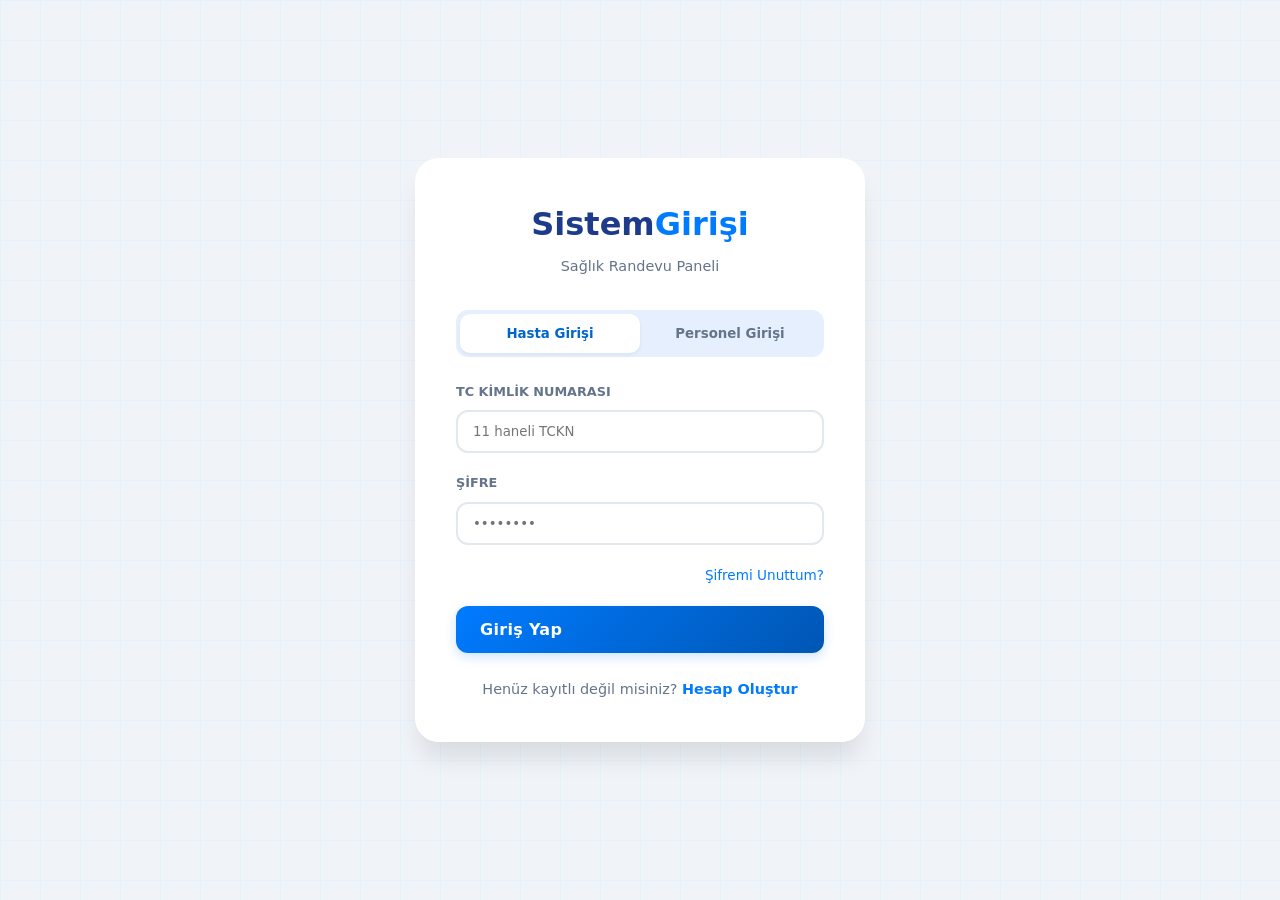
==== commit 12546859: "index html düzenlendi" ====
--- a/src/main/resources/static/index.html
+++ b/src/main/resources/static/index.html
@@ -8,7 +8,6 @@
     <link rel="icon" href="https://api.iconify.design/fa6-solid:heart-pulse.svg?color=%23e11d48" type="image/svg+xml">
     <link rel="stylesheet" href="css/style.css">
     <style>
-        /* Giriş sayfasına özel ek merkezleme */
         body {
             display: flex;
             justify-content: center;
@@ -54,9 +53,7 @@
             transition: all 0.2s ease;
             background: transparent;
             color: #64748b;
-            /* Pasif yazı rengi */
-        }
-
+        }
 
         .tab-btn.active {
             background: #ffffff;
@@ -98,7 +95,6 @@
             margin-bottom: 20px;
             font-size: 0.85rem;
             display: none;
-            /* JS tarafından açılacak */
             border: 1px solid #fecaca;
             line-height: 1.4;
         }
@@ -129,7 +125,6 @@
             font-weight: 700;
         }
 
-        /* Modal Stilleri */
         .modal-overlay {
             display: none;
             position: fixed;
@@ -162,6 +157,24 @@
             cursor: pointer;
             color: var(--text-gray);
         }
+
+        .btn-primary {
+            width: 100%;
+            padding: 14px;
+            background: linear-gradient(135deg, #007bff 0%, #0056b3 100%);
+            color: white;
+            border: none;
+            border-radius: 12px;
+            font-weight: 700;
+            font-size: 1rem;
+            cursor: pointer;
+            transition: all 0.3s ease;
+        }
+
+        .btn-primary:hover {
+            transform: translateY(-2px);
+            box-shadow: 0 6px 15px rgba(0, 123, 255, 0.3);
+        }
     </style>
 </head>
 
@@ -174,12 +187,10 @@
         </div>
 
         <div class="auth-tabs">
-            <button type="button" class="tab-btn active" id="btnPatient" onclick="switchTab('PATIENT')">Hasta
-                Girişi</button>
+            <button type="button" class="tab-btn active" id="btnPatient" onclick="switchTab('PATIENT')">Hasta Girişi</button>
             <button type="button" class="tab-btn" id="btnStaff" onclick="switchTab('STAFF')">Personel Girişi</button>
         </div>
 
-        <!-- Hata Mesaj Alanı -->
         <div id="errorBox" class="error-box"></div>
 
         <form id="loginForm">
@@ -196,7 +207,7 @@
                 <span class="forgot-link" onclick="openForgotModal()">Şifremi Unuttum?</span>
             </div>
 
-            <button type="submit" class="btn-primary" style="width: 100%; justify-content: center;">Giriş Yap</button>
+            <button type="submit" class="btn-primary">Giriş Yap</button>
         </form>
 
         <div class="auth-footer">
@@ -204,7 +215,6 @@
         </div>
     </div>
 
-    <!-- Şifremi Unuttum Modalı -->
     <div id="forgotModal" class="modal-overlay">
         <div class="modal-content">
             <span class="close-modal" onclick="closeForgotModal()">&times;</span>
@@ -218,16 +228,147 @@
                 <input type="email" id="forgotEmail" placeholder="ornek@mail.com">
             </div>
 
-            <div id="forgotMessage"
-                style="display: none; padding: 10px; border-radius: 8px; margin-bottom: 15px; font-size: 0.85rem;">
-            </div>
-
-            <button type="button" class="btn-primary" id="btnReset" onclick="sendResetLink()"
-                style="width: 100%; justify-content: center;">Link Gönder</button>
+            <div id="forgotMessage" style="display: none; padding: 10px; border-radius: 8px; margin-bottom: 15px; font-size: 0.85rem;"></div>
+
+            <button type="button" class="btn-primary" id="btnReset" onclick="sendResetLink()">Link Gönder</button>
         </div>
     </div>
 
-    <script src="javascript/index.js"></script>
+    <script>
+        // ================= KONFIGÜRASYON =================
+        const BASE_URL = 'https://medsoft.up.railway.app/api';
+
+        // ================= TAB SWITCH =================
+        window.switchTab = function (role) {
+            const label = document.querySelector('label[for="tckn"]');
+            const input = document.getElementById('tckn');
+            const patientBtn = document.getElementById("btnPatient");
+            const staffBtn = document.getElementById("btnStaff");
+
+            if (role === "STAFF") {
+                label.innerText = "Kullanıcı Adı / TCKN";
+                input.placeholder = "Doktor/Admin kullanıcı adı";
+                staffBtn.classList.add("active");
+                patientBtn.classList.remove("active");
+            } else {
+                label.innerText = "TC Kimlik Numarası";
+                input.placeholder = "11 haneli TCKN";
+                patientBtn.classList.add("active");
+                staffBtn.classList.remove("active");
+            }
+        };
+
+        // ================= LOGIN =================
+        window.handleLogin = async function (e) {
+            e.preventDefault();
+
+            const tckn = document.getElementById("tckn").value;
+            const password = document.getElementById("password").value;
+            const errorBox = document.getElementById("errorBox");
+
+            if (errorBox) errorBox.style.display = "none";
+
+            try {
+                const res = await fetch(`${BASE_URL}/auth/login`, {
+                    method: "POST",
+                    headers: { "Content-Type": "application/json" },
+                    body: JSON.stringify({ tckn, password })
+                });
+
+                const data = await res.json();
+
+                if (!res.ok) {
+                    showError(data.message || "Giriş bilgileri hatalı!");
+                    return;
+                }
+
+                localStorage.setItem("user", JSON.stringify(data));
+
+                const rawRole = data.user?.role || data.role || "";
+                const role = rawRole.replace("ROLE_", "");
+
+                // DOĞRUDAN LİNKLER - sayfalar mevcutsa çalışır
+                if (role === "ADMIN") {
+                    window.location.href = "admin.html";
+                } else if (role === "DOCTOR") {
+                    window.location.href = "doctor-dashboard.html";
+                } else if (role === "PATIENT") {
+                    window.location.href = "patient.html";
+                } else {
+                    showError("Bilinmeyen Yetki!");
+                }
+
+            } catch (err) {
+                showError("Sunucu bağlantı hatası!");
+            }
+        };
+
+        // ================= MODAL =================
+        window.openForgotModal = function () {
+            document.getElementById("forgotModal").style.display = "flex";
+        };
+
+        window.closeForgotModal = function () {
+            document.getElementById("forgotModal").style.display = "none";
+        };
+
+        window.showError = function (msg) {
+            const box = document.getElementById("errorBox");
+            if (box) {
+                box.style.display = "block";
+                box.textContent = msg;
+            } else {
+                alert(msg);
+            }
+        };
+
+        // ================= ŞİFRE SIFIRLAMA =================
+        window.sendResetLink = async function () {
+            const email = document.getElementById("forgotEmail").value;
+            const msg = document.getElementById("forgotMessage");
+
+            if (!email.includes("@")) {
+                msg.style.color = "#991b1b";
+                msg.textContent = "Geçerli bir email giriniz.";
+                msg.style.display = "block";
+                return;
+            }
+
+            msg.style.display = "block";
+            msg.style.color = "#1e40af";
+            msg.textContent = "Gönderiliyor...";
+
+            try {
+                const res = await fetch(`${BASE_URL}/auth/forgot-password`, {
+                    method: "POST",
+                    headers: { "Content-Type": "application/json" },
+                    body: JSON.stringify({ email })
+                });
+
+                if (res.ok) {
+                    msg.style.color = "#15803d";
+                    msg.textContent = "Sıfırlama bağlantısı gönderildi.";
+                    setTimeout(() => {
+                        closeForgotModal();
+                    }, 2000);
+                } else {
+                    msg.style.color = "#991b1b";
+                    msg.textContent = "E-posta bulunamadı.";
+                }
+            } catch (e) {
+                msg.style.color = "#991b1b";
+                msg.textContent = "Sistem hatası.";
+            }
+        };
+
+        // ================= SAYFA YÜKLENDİ =================
+        document.addEventListener("DOMContentLoaded", () => {
+            const loginForm = document.getElementById("loginForm");
+            if (loginForm) {
+                loginForm.addEventListener("submit", handleLogin);
+            }
+        });
+    </script>
 </body>
 
 </html>
--- a/src/main/resources/static/css/style.css
+++ b/src/main/resources/static/css/style.css
@@ -577,4 +577,488 @@
     display: flex;
     gap: 8px;
     align-items: center;
-}+}
+
+/* --- RANDEVU ALMA (WIZARD) SİSTEMİ --- */
+.appointment-container {
+    padding: 20px;
+    max-width: 800px;
+    margin: auto;
+}
+
+/* Seçim kutuları arasındaki boşluklar */
+.step-card {
+    background: var(--white);
+    padding: 25px;
+    border-radius: 20px;
+    box-shadow: 0 10px 25px rgba(0, 0, 0, 0.05);
+    margin-bottom: 25px;
+    border: 1px solid #e2e8f0;
+}
+
+.step-card h3 {
+    color: var(--dark-blue);
+    margin-bottom: 20px;
+    display: flex;
+    align-items: center;
+    gap: 10px;
+    font-size: 1.2rem;
+}
+
+/* Slot Butonları (Saatler) */
+.slot-grid {
+    display: grid;
+    grid-template-columns: repeat(auto-fill, minmax(110px, 1fr));
+    gap: 12px;
+    margin-top: 15px;
+}
+
+.slot-btn {
+    padding: 12px;
+    border: 2px solid var(--primary-blue);
+    background: transparent;
+    color: var(--primary-blue);
+    border-radius: 10px;
+    cursor: pointer;
+    font-weight: 700;
+    transition: all 0.3s ease;
+    text-align: center;
+}
+
+.slot-btn:hover {
+    background: var(--primary-blue);
+    color: white;
+}
+
+.slot-btn.selected {
+    background: var(--success-green);
+    color: white;
+    border-color: var(--success-green);
+    transform: scale(1.05);
+}
+
+/* Genel Select (Açılır Menü) Tasarımı */
+select.form-control {
+    width: 100%;
+    padding: 12px 16px;
+    border: 2px solid #e2e8f0;
+    border-radius: 12px;
+    font-size: 1rem;
+    background: #f8fafc;
+    color: var(--dark-blue);
+    cursor: pointer;
+    outline: none;
+    transition: all 0.3s ease;
+}
+
+select.form-control:focus {
+    border-color: var(--primary-blue);
+    box-shadow: 0 0 0 4px rgba(0, 123, 255, 0.1);
+}
+
+select.form-control:disabled {
+    background: #f1f5f9;
+    cursor: not-allowed;
+    opacity: 0.7;
+}
+
+.alert-error {
+    background: #fff5f5;
+    color: var(--medical-red);
+    padding: 15px;
+    border-radius: 12px;
+    border-left: 5px solid var(--medical-red);
+    margin-bottom: 20px;
+    font-size: 0.9rem;
+    font-weight: 600;
+}
+
+/* Iframe'in içindeki sayfanın arka planını şeffaf tutar */
+#appointmentFrame {
+    background-color: transparent;
+}
+
+/* İptal butonu için tablo içi stil (JS renderTable fonksiyonun için) */
+.btn-cancel-table {
+    background: #fee2e2;
+    color: #ef4444;
+    border: none;
+    padding: 6px 12px;
+    border-radius: 8px;
+    cursor: pointer;
+    font-size: 0.8rem;
+    font-weight: 600;
+    transition: all 0.2s;
+}
+
+.btn-cancel-table:hover {
+    background: #ef4444;
+    color: white;
+}
+
+.status-scheduled {
+    background: #ebf8ff;
+    color: #3182ce;
+}
+
+.btn-not-attended {
+    padding: 6px 12px;
+    border-radius: 8px;
+    font-weight: 600;
+    transition: all 0.2s;
+    cursor: pointer;
+}
+
+/* Profil düzenleme formu için ek stiller */
+#profile-edit-form .form-group {
+    margin-bottom: 20px;
+}
+
+#profile-edit-form .form-group label {
+    display: block;
+    margin-bottom: 8px;
+    font-weight: 600;
+    color: #334155;
+}
+
+#profile-edit-form .form-group input {
+    width: 100%;
+    padding: 12px 16px;
+    border: 2px solid #e2e8f0;
+    border-radius: 12px;
+    font-size: 16px;
+    background: white;
+}
+
+#profile-edit-form .form-group input:focus {
+    border-color: #007bff;
+    outline: none;
+    box-shadow: 0 0 0 3px rgba(0, 123, 255, 0.1);
+}
+
+#profile-edit-form .form-group small {
+    display: block;
+    margin-top: 5px;
+    font-size: 12px;
+    color: #64748b;
+}
+
+#profile-edit-form button {
+    margin-top: 10px;
+    width: 100%;
+}
+
+/* Uygun slot bulunamadığında gösterilecek mesaj */
+.no-slot-msg {
+    background-color: #fff5f5;
+    /* Çok hafif kırmızı arka plan */
+    color: #c53030;
+    /* Koyu kırmızı metin */
+    padding: 15px;
+    border-radius: 10px;
+    border: 1px solid #feb2b2;
+    text-align: center;
+    font-size: 14px;
+    font-weight: 500;
+    margin-top: 15px;
+    display: flex;
+    align-items: center;
+    justify-content: center;
+    gap: 10px;
+}
+
+/* Profil düzenleme - her alan için ayrı kutu */
+.edit-section {
+    background: #f8fafc;
+    border-radius: 16px;
+    padding: 1.5rem;
+    margin-bottom: 1.5rem;
+    border: 1px solid #e2e8f0;
+    transition: all 0.3s ease;
+}
+
+.edit-section:hover {
+    border-color: var(--primary-blue);
+    box-shadow: 0 2px 8px rgba(0, 0, 0, 0.05);
+}
+
+.edit-header {
+    display: flex;
+    align-items: center;
+    gap: 10px;
+    margin-bottom: 1rem;
+    padding-bottom: 0.5rem;
+    border-bottom: 2px solid var(--light-blue);
+}
+
+.edit-header i {
+    font-size: 1.2rem;
+    color: var(--primary-blue);
+}
+
+.edit-header h3 {
+    margin: 0;
+    font-size: 1rem;
+    font-weight: 600;
+    color: var(--dark-blue);
+}
+
+.edit-content {
+    display: flex;
+    flex-direction: column;
+    gap: 12px;
+}
+
+.btn-update-section {
+    background: linear-gradient(135deg, #10b981 0%, #059669 100%);
+    color: white;
+    padding: 10px 20px;
+    border: none;
+    border-radius: 10px;
+    font-weight: 600;
+    font-size: 0.85rem;
+    cursor: pointer;
+    transition: all 0.3s ease;
+    width: fit-content;
+    display: inline-flex;
+    align-items: center;
+    gap: 8px;
+}
+
+.btn-update-section:hover {
+    transform: translateY(-2px);
+    box-shadow: 0 4px 12px rgba(16, 185, 129, 0.3);
+}
+
+.btn-update-section:disabled {
+    opacity: 0.6;
+    cursor: not-allowed;
+    transform: none;
+}
+
+/* ============ GÜVENLİK AYARLARI - DÜZENLİ VERSİYON ============ */
+
+.settings-wrapper {
+    display: grid;
+    grid-template-columns: repeat(auto-fit, minmax(350px, 1fr));
+    gap: 25px;
+    margin-top: 20px;
+}
+
+.settings-card {
+    background: #ffffff;
+    border-radius: 20px;
+    padding: 25px;
+    box-shadow: 0 10px 25px rgba(0, 0, 0, 0.05);
+    border: 1px solid #e2e8f0;
+    display: flex;
+    flex-direction: column;
+    transition: all 0.3s ease;
+}
+
+.settings-card:hover {
+    transform: translateY(-5px);
+    box-shadow: 0 15px 35px rgba(0, 0, 0, 0.1);
+}
+
+.settings-card h3 {
+    margin-bottom: 20px;
+    color: var(--dark-blue);
+    font-size: 1.2rem;
+    display: flex;
+    align-items: center;
+    gap: 12px;
+    border-bottom: 2px solid var(--light-blue);
+    padding-bottom: 12px;
+}
+
+.settings-card h3 i {
+    color: #10b981;
+    font-size: 1.3rem;
+}
+
+/* Input grup düzeni */
+.input-field-group {
+    margin-bottom: 20px;
+    width: 100%;
+}
+
+.input-field-group label {
+    display: block;
+    font-size: 0.8rem;
+    font-weight: 600;
+    color: var(--text-gray);
+    margin-bottom: 8px;
+    text-transform: uppercase;
+    letter-spacing: 0.5px;
+}
+
+.input-field-group input {
+    width: 100%;
+    padding: 12px 16px;
+    border: 2px solid #e2e8f0;
+    border-radius: 12px;
+    font-size: 0.95rem;
+    transition: all 0.3s ease;
+    background: #f8fafc;
+}
+
+.input-field-group input:focus {
+    outline: none;
+    border-color: #10b981;
+    background: #ffffff;
+    box-shadow: 0 0 0 3px rgba(16, 185, 129, 0.1);
+}
+
+.input-field-group small {
+    display: block;
+    margin-top: 6px;
+    font-size: 0.7rem;
+    color: var(--text-gray);
+}
+
+/* YEŞİL GÜNCELLE BUTONLARI */
+.btn-update {
+    background: linear-gradient(135deg, #10b981 0%, #059669 100%) !important;
+    color: white !important;
+    padding: 12px 20px !important;
+    border: none !important;
+    border-radius: 12px !important;
+    font-weight: 600 !important;
+    font-size: 0.85rem !important;
+    cursor: pointer;
+    transition: all 0.3s ease;
+    width: 100%;
+    display: flex;
+    align-items: center;
+    justify-content: center;
+    gap: 8px;
+    margin-top: 10px;
+}
+
+.btn-update:hover {
+    transform: translateY(-2px);
+    box-shadow: 0 6px 15px rgba(16, 185, 129, 0.4);
+}
+
+/* Kod Gönder butonu (biraz farklı renk) */
+.btn-update-code {
+    background: linear-gradient(135deg, #0ea5e9 0%, #0284c7 100%) !important;
+    color: white !important;
+    padding: 12px 20px !important;
+    border: none !important;
+    border-radius: 12px !important;
+    font-weight: 600 !important;
+    font-size: 0.85rem !important;
+    cursor: pointer;
+    transition: all 0.3s ease;
+    width: 100%;
+    display: flex;
+    align-items: center;
+    justify-content: center;
+    gap: 8px;
+    margin-top: 10px;
+}
+
+.btn-update-code:hover {
+    transform: translateY(-2px);
+    box-shadow: 0 6px 15px rgba(14, 165, 233, 0.4);
+}
+
+/* Email onaylama butonu */
+.btn-update-confirm {
+    background: linear-gradient(135deg, #8b5cf6 0%, #6d28d9 100%) !important;
+    color: white !important;
+    padding: 12px 20px !important;
+    border: none !important;
+    border-radius: 12px !important;
+    font-weight: 600 !important;
+    font-size: 0.85rem !important;
+    cursor: pointer;
+    transition: all 0.3s ease;
+    width: 100%;
+    display: flex;
+    align-items: center;
+    justify-content: center;
+    gap: 8px;
+    margin-top: 10px;
+}
+
+.btn-update-confirm:hover {
+    transform: translateY(-2px);
+    box-shadow: 0 6px 15px rgba(139, 92, 246, 0.4);
+}
+
+/* Status badge */
+.status-badge-small {
+    display: inline-flex;
+    align-items: center;
+    gap: 6px;
+    margin-top: 12px;
+    font-size: 0.7rem;
+    padding: 5px 12px;
+    border-radius: 20px;
+    background: #ecfdf5;
+    color: #059669;
+    width: fit-content;
+}
+
+/* İlk giriş uyarısı */
+.warning-box {
+    display: flex;
+    align-items: center;
+    gap: 15px;
+    padding: 16px 20px;
+    border-radius: 12px;
+    margin-bottom: 20px;
+    background: #fef3c7;
+    border: 1px solid #f59e0b;
+}
+
+.warning-box i {
+    font-size: 1.5rem;
+    color: #f59e0b;
+}
+
+.warning-box strong {
+    color: #92400e;
+}
+
+/* Responsive */
+@media (max-width: 768px) {
+    .settings-wrapper {
+        grid-template-columns: 1fr;
+        gap: 20px;
+    }
+
+    .settings-card {
+        padding: 20px;
+    }
+}
+.toast-container {
+    position: fixed;
+    top: -100px; /* Başlangıçta ekranın dışında */
+    left: 50%;
+    transform: translateX(-50%);
+    min-width: 300px;
+    padding: 15px 25px;
+    border-radius: 8px;
+    color: white;
+    font-weight: bold;
+    z-index: 9999;
+    transition: top 0.5s ease-in-out; /* Kayma efekti */
+    box-shadow: 0 4px 15px rgba(0,0,0,0.2);
+    display: flex;
+    align-items: center;
+}
+
+.toast-container.show {
+    top: 20px; /* Göründüğünde yukarıdan 20px aşağı inecek */
+}
+
+/* Başarı rengi */
+.toast-success { background-color: #2ecc71; }
+/* Hata rengi */
+.toast-error { background-color: #e74c3c; }
+
+.toast-content i { margin-right: 10px; }
